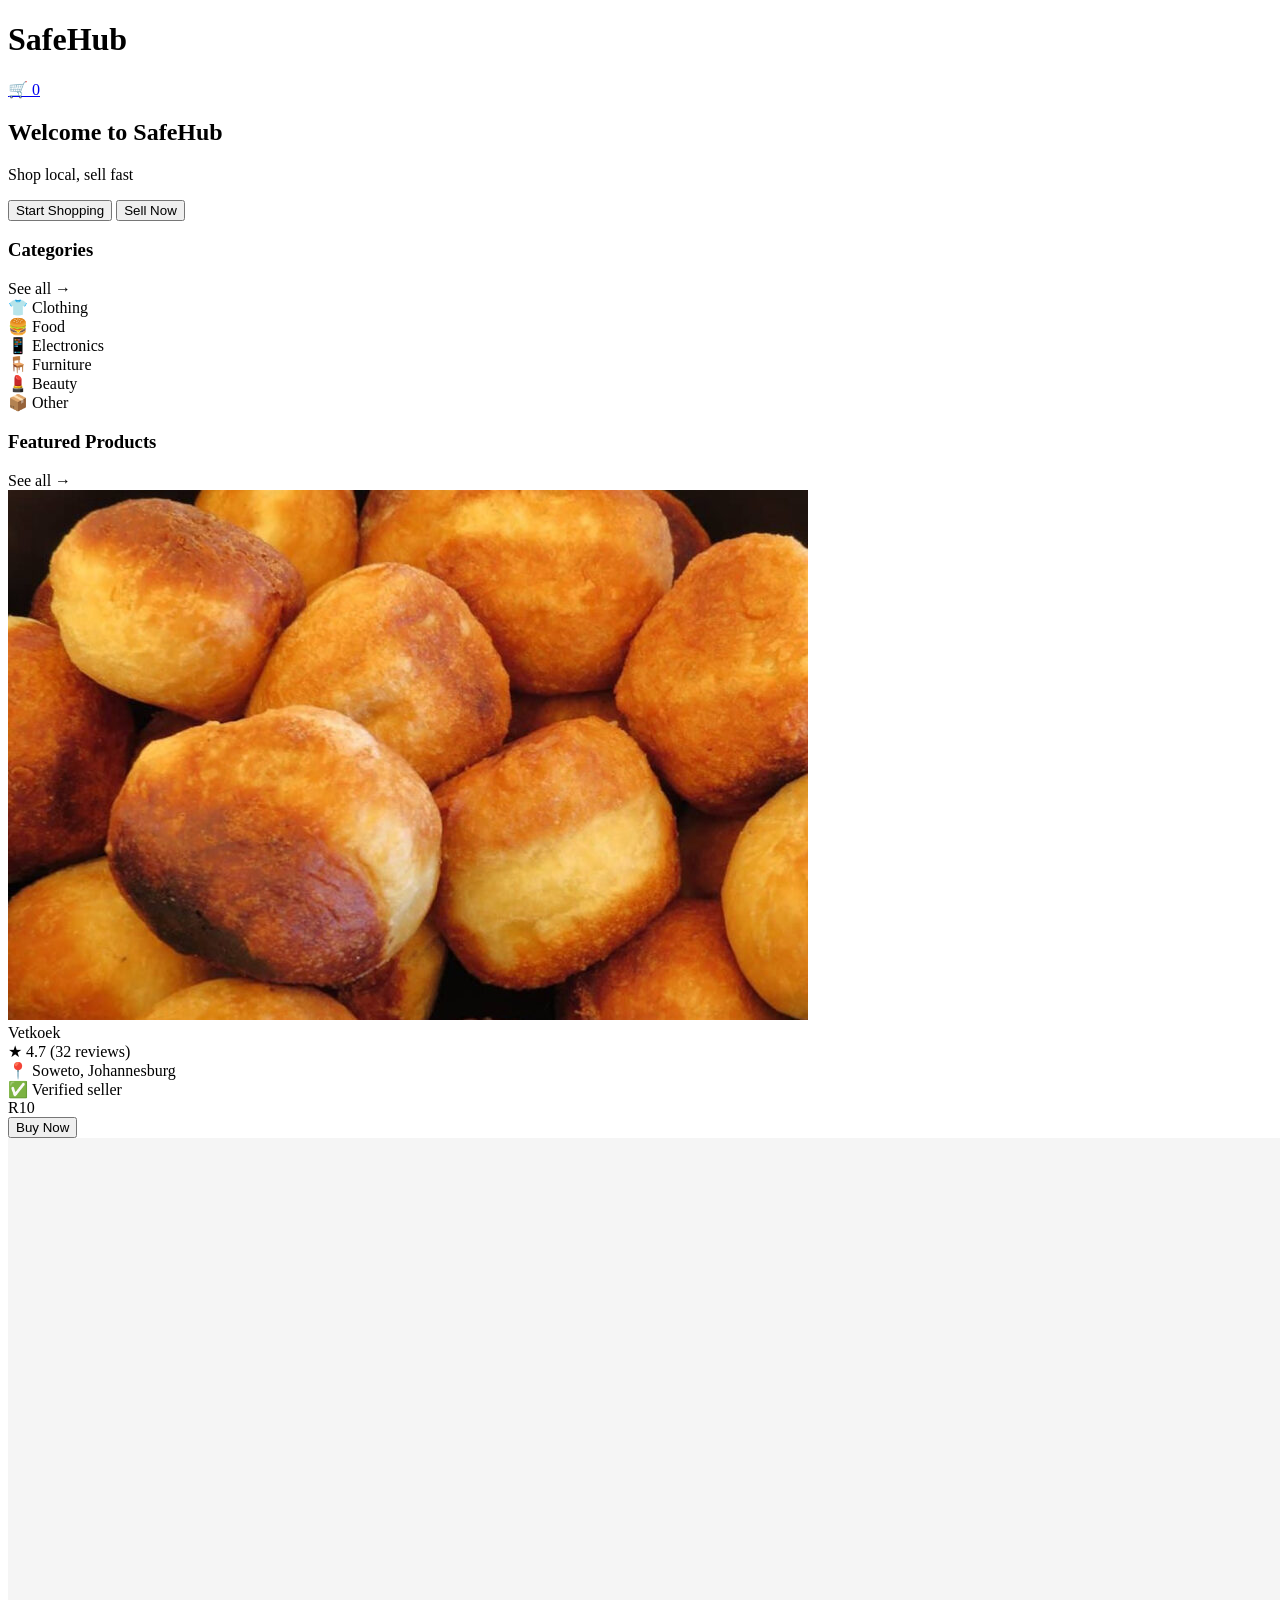
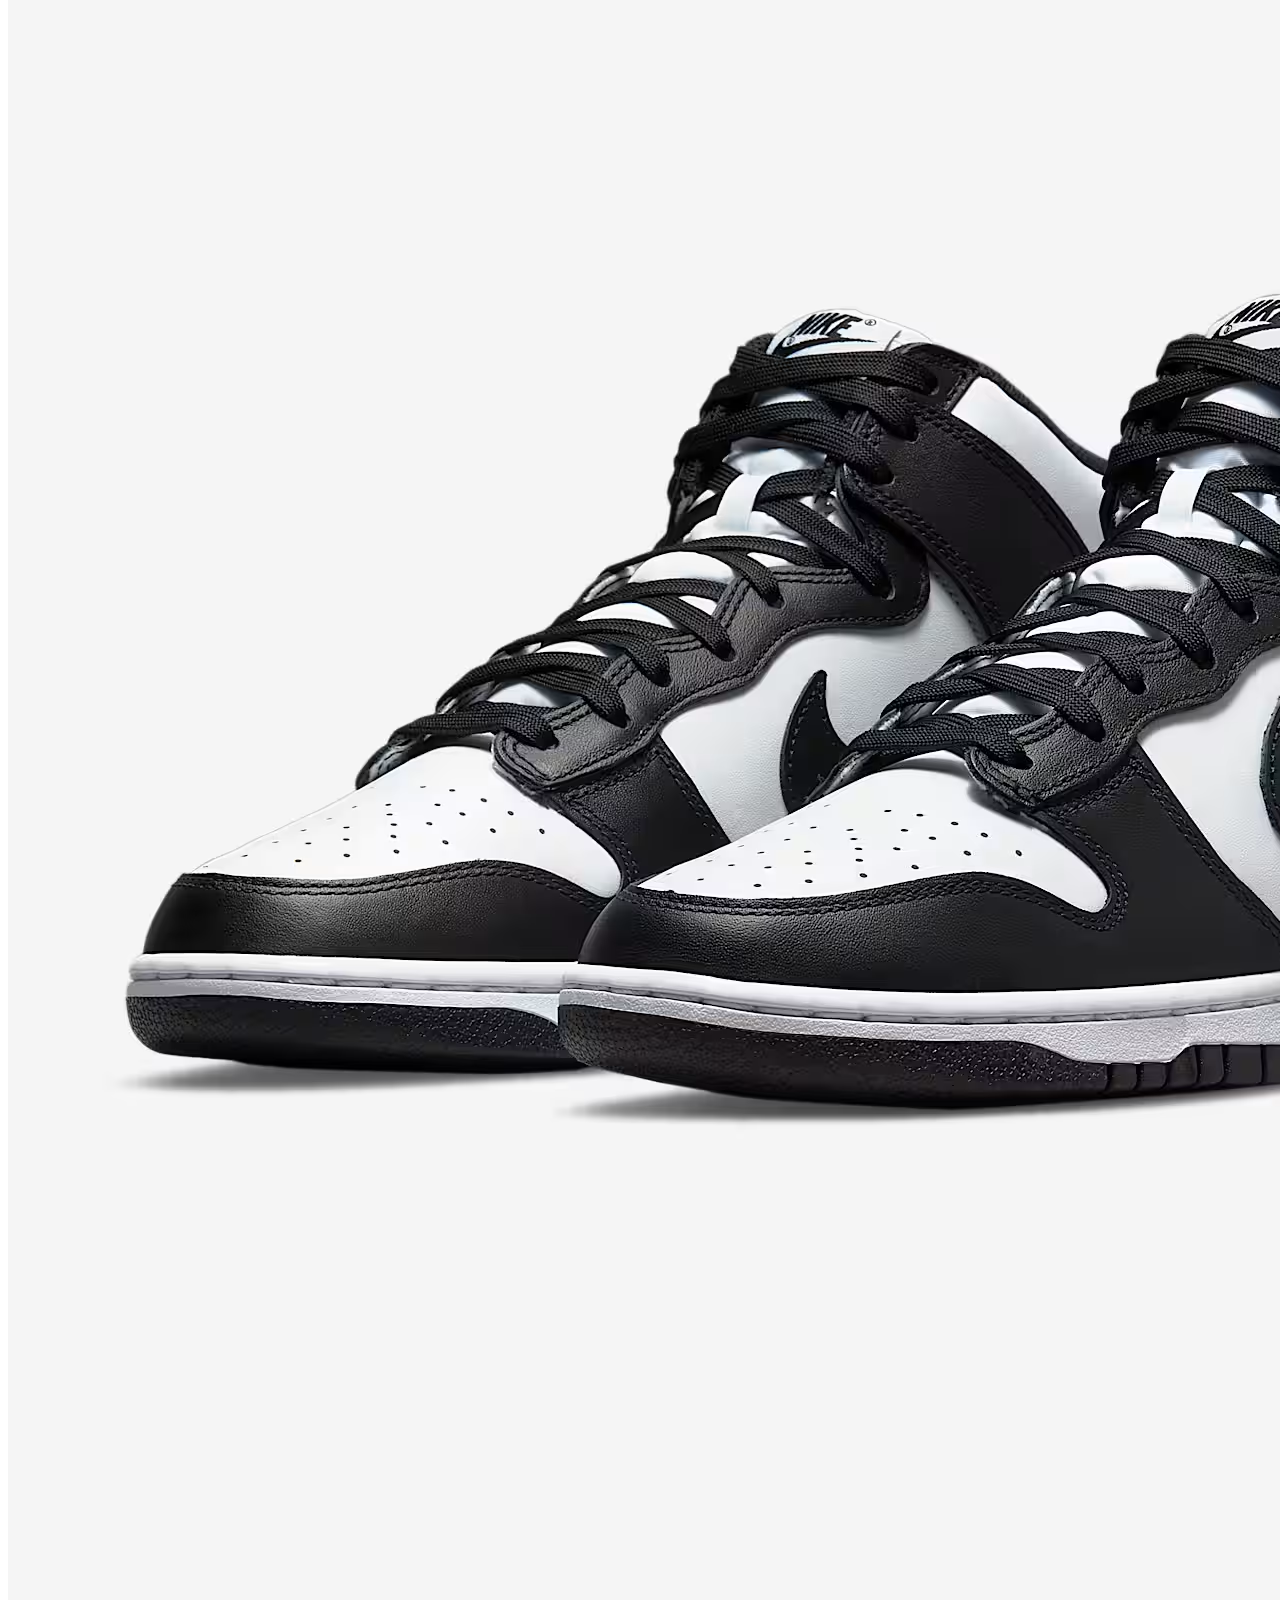
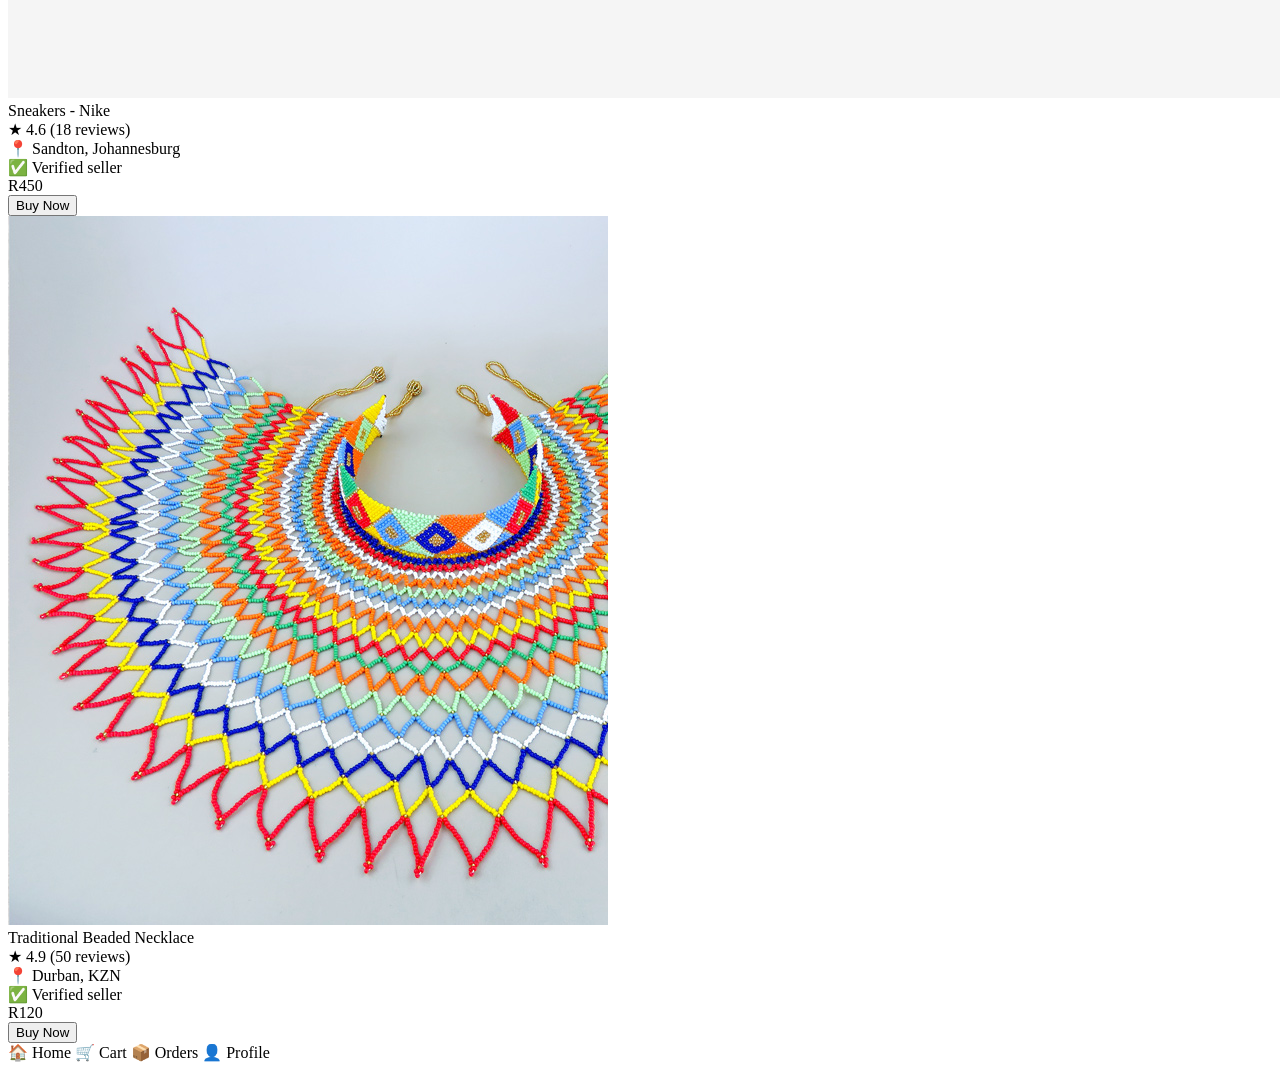
==== SafeHub/index.html @ 5328e671 "Add files via upload Initial upload of SafeHub platform" ====
<!DOCTYPE html>
<html lang="en">
<head>
    <meta charset="UTF-8">
    <meta name="viewport" content="width=device-width, initial-scale=1.0">
    <title>SafeHub - Shop Local, Sell Fast</title>
    <style>
        /* CSS included here but separated in 2.4.e */
    </style>
</head>
<body>

<!-- HEADER -->
<header>
    <div class="logo">
        <h1 id="logoHome">SafeHub</h1>
    </div>
    <div class="header-icons">
        <a href="#" id="cartIconBtn">🛒 <span class="cart-count" id="cartCount">0</span></a>
    </div>
</header>

<!-- MAIN PAGE (Homepage) -->
<div id="mainPage" class="main-page">

    <!-- Hero Section -->
    <div class="hero">
        <h2>Welcome to SafeHub</h2>
        <p>Shop local, sell fast</p>
        <button class="btn btn-primary" id="shopNowBtn">Start Shopping</button>
        <button class="btn btn-sell" id="sellNowBtn">Sell Now</button>
    </div>

    <!-- Categories -->
    <div class="section">
        <div class="section-header">
            <h3 class="section-title">Categories</h3>
            <a class="see-all" id="seeAllCategories">See all →</a>
        </div>
        <div class="category-grid">
            <div class="category-card">👕 Clothing</div>
            <div class="category-card">🍔 Food</div>
            <div class="category-card">📱 Electronics</div>
            <div class="category-card">🪑 Furniture</div>
            <div class="category-card">💄 Beauty</div>
            <div class="category-card">📦 Other</div>
        </div>
    </div>

    <!-- Featured Products -->
    <div class="section">
        <div class="section-header">
            <h3 class="section-title">Featured Products</h3>
            <a class="see-all" id="seeAllProducts">See all →</a>
        </div>
        <div class="product-grid" id="productGrid"></div>
    </div>
</div>

<!-- PRODUCT DETAILS PAGE -->
<div id="productDetailsPage" class="product-details-page">
    <a class="back-link" id="backToHomeFromDetails">← Back to Home</a>
    <div id="productDetailsContent"></div>
</div>

<!-- CART PAGE -->
<div id="cartPage" class="cart-page">
    <h2 class="section-title">Your Shopping Cart</h2>
    <div id="cartItems"></div>
    <div class="cart-total" id="cartTotal">Total: R0</div>
    <button class="back-btn" id="checkoutFromCartBtn">Proceed to Checkout</button>
    <button class="back-btn" id="backToShopFromCartBtn" style="background-color: #666; margin-top: 10px;">← Back to Shop</button>
</div>

<!-- CHECKOUT PAGE -->
<div id="checkoutPage" class="checkout-page">
    <h2 class="section-title">Checkout</h2>
    
    <div class="form-group">
        <label>Full Name</label>
        <input type="text" id="fullName" placeholder="Thabo Mokoena">
    </div>
    <div class="form-group">
        <label>Phone Number</label>
        <input type="tel" id="phone" placeholder="071 234 5678">
    </div>
    <div class="form-group">
        <label>Pickup Point</label>
        <select id="pickupPoint">
            <option>Khumalo Spaza - Soweto</option>
            <option>Ncube Spaza - Tembisa</option>
            <option>Dlamini Market - Durban</option>
        </select>
    </div>
    
    <div class="escrow-note">
        🔒 Your payment will be held in escrow until you confirm delivery
    </div>
    
    <div class="cart-total" id="checkoutTotal">Total: R0</div>
    
    <button class="back-btn" id="confirmOrderBtn">Confirm Order & Pay</button>
    <button class="back-btn" id="backToCartFromCheckoutBtn" style="background-color: #666; margin-top: 10px;">← Back to Cart</button>
</div>

<!-- BOTTOM NAVIGATION -->
<div class="bottom-nav">
    <a id="navHome" class="active">🏠 Home</a>
    <a id="navCart">🛒 Cart</a>
    <a id="navOrders">📦 Orders</a>
    <a id="navProfile">👤 Profile</a>
</div>

<script src="script.js"></script>
</body>
</html>
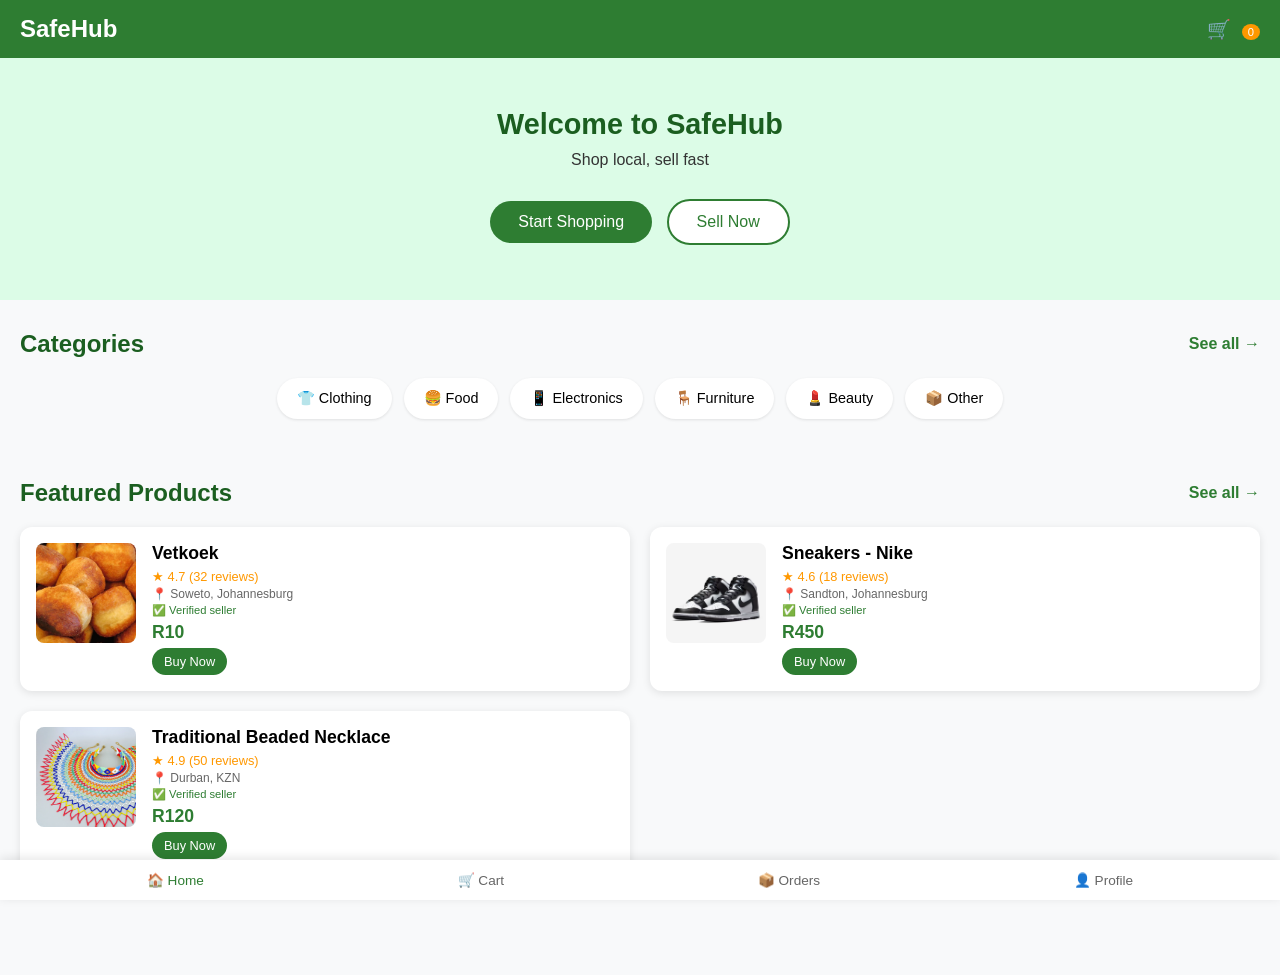
==== commit 889b3bc6: "Rename website.html to index.html" ====
--- a/SafeHub/index.html
+++ b/SafeHub/index.html
@@ -5,7 +5,557 @@
     <meta name="viewport" content="width=device-width, initial-scale=1.0">
     <title>SafeHub - Shop Local, Sell Fast</title>
     <style>
-        /* CSS included here but separated in 2.4.e */
+        * {
+            margin: 0;
+            padding: 0;
+            box-sizing: border-box;
+        }
+
+        body {
+            font-family: 'Segoe UI', Tahoma, Geneva, Verdana, sans-serif;
+            background-color: #f8f9fa;
+            padding-bottom: 70px;
+        }
+
+        /* ===== HEADER ===== */
+        header {
+            background-color: #2E7D32;
+            padding: 15px 20px;
+            position: sticky;
+            top: 0;
+            z-index: 100;
+            display: flex;
+            justify-content: space-between;
+            align-items: center;
+            flex-wrap: wrap;
+        }
+
+        .logo h1 {
+            color: white;
+            font-size: 1.5rem;
+            cursor: pointer;
+        }
+
+        .header-icons {
+            display: flex;
+            gap: 15px;
+            align-items: center;
+        }
+
+        .header-icons a {
+            color: white;
+            text-decoration: none;
+            font-size: 1.2rem;
+        }
+
+        .cart-count {
+            background-color: #FF9800;
+            color: white;
+            border-radius: 50%;
+            padding: 2px 6px;
+            font-size: 0.7rem;
+            margin-left: 5px;
+        }
+
+        /* ===== HERO SECTION ===== */
+        .hero {
+            background-color: #DCFCE7;
+            text-align: center;
+            padding: 50px 20px;
+        }
+
+        .hero h2 {
+            font-size: 1.8rem;
+            margin-bottom: 10px;
+            color: #1B5E20;
+        }
+
+        .hero p {
+            margin-bottom: 25px;
+            color: #333;
+        }
+
+        .btn {
+            padding: 12px 28px;
+            border: none;
+            border-radius: 30px;
+            cursor: pointer;
+            font-size: 1rem;
+            margin: 5px;
+            transition: all 0.3s ease;
+        }
+
+        .btn-primary {
+            background-color: #2E7D32;
+            color: white;
+        }
+
+        .btn-primary:hover {
+            background-color: #1B5E20;
+        }
+
+        .btn-sell {
+            background-color: white;
+            color: #2E7D32;
+            border: 2px solid #2E7D32;
+        }
+
+        .btn-sell:hover {
+            background-color: #2E7D32;
+            color: white;
+        }
+
+        /* ===== SECTIONS ===== */
+        .section {
+            padding: 30px 20px;
+        }
+
+        .section-header {
+            display: flex;
+            justify-content: space-between;
+            align-items: center;
+            margin-bottom: 20px;
+        }
+
+        .section-title {
+            font-size: 1.5rem;
+            color: #1B5E20;
+            margin: 0;
+        }
+
+        .see-all {
+            color: #2E7D32;
+            text-decoration: none;
+            font-weight: bold;
+            cursor: pointer;
+        }
+
+        .see-all:hover {
+            text-decoration: underline;
+        }
+
+        /* ===== CATEGORIES ===== */
+        .category-grid {
+            display: flex;
+            flex-wrap: wrap;
+            gap: 12px;
+        }
+
+        .category-card {
+            background-color: white;
+            padding: 12px 20px;
+            border-radius: 25px;
+            font-size: 0.9rem;
+            box-shadow: 0 1px 3px rgba(0,0,0,0.1);
+            cursor: pointer;
+            transition: all 0.3s ease;
+            color: black;
+        }
+
+        .category-card:hover {
+            background-color: #2E7D32;
+            color: white;
+            transform: translateY(-2px);
+        }
+
+        /* ===== PRODUCT GRID (HOMEPAGE) ===== */
+        .product-grid {
+            display: grid;
+            grid-template-columns: 1fr;
+            gap: 20px;
+        }
+
+        .product-card {
+            background-color: white;
+            border-radius: 12px;
+            padding: 16px;
+            box-shadow: 0 2px 8px rgba(0,0,0,0.1);
+            transition: transform 0.3s ease;
+            cursor: pointer;
+            display: flex;
+            gap: 16px;
+            align-items: flex-start;
+        }
+
+        .product-card:hover {
+            transform: translateY(-3px);
+        }
+
+        .product-image {
+            width: 100px;
+            height: 100px;
+            object-fit: cover;
+            border-radius: 8px;
+            background-color: #f0f0f0;
+            flex-shrink: 0;
+        }
+
+        .product-info {
+            flex: 1;
+        }
+
+        .product-title {
+            font-size: 1.1rem;
+            font-weight: bold;
+            margin-bottom: 5px;
+        }
+
+        .rating {
+            color: #FF9800;
+            font-size: 0.8rem;
+            margin-bottom: 3px;
+        }
+
+        .location {
+            font-size: 0.75rem;
+            color: #666;
+            margin-bottom: 3px;
+        }
+
+        .verified {
+            font-size: 0.7rem;
+            color: #2E7D32;
+            margin-bottom: 5px;
+        }
+
+        .price {
+            font-size: 1.1rem;
+            font-weight: bold;
+            color: #2E7D32;
+            margin: 5px 0;
+        }
+
+        .buy-now-btn {
+            background-color: #2E7D32;
+            color: white;
+            border: none;
+            padding: 6px 12px;
+            border-radius: 20px;
+            cursor: pointer;
+            font-size: 0.8rem;
+            width: auto;
+            transition: all 0.3s ease;
+        }
+
+        .buy-now-btn:hover {
+            background-color: #1B5E20;
+        }
+
+        /* ===== PRODUCT DETAILS PAGE ===== */
+        .product-details-page {
+            display: none;
+            padding: 20px;
+        }
+
+        .product-details-page.show {
+            display: block;
+        }
+
+        .back-link {
+            display: inline-block;
+            margin-bottom: 20px;
+            color: #2E7D32;
+            text-decoration: none;
+            cursor: pointer;
+        }
+
+        .back-link:hover {
+            text-decoration: underline;
+        }
+
+        .product-details-grid {
+            display: flex;
+            gap: 30px;
+            flex-wrap: wrap;
+        }
+
+        .product-details-image {
+            width: 300px;
+            max-width: 100%;
+            height: auto;
+            object-fit: cover;
+            border-radius: 12px;
+            background-color: #e0e0e0;
+            flex-shrink: 0;
+        }
+
+        .product-details-info {
+            flex: 1;
+        }
+
+        .product-details-info h1 {
+            font-size: 1.8rem;
+            margin-bottom: 10px;
+        }
+
+        .product-details-price {
+            font-size: 1.8rem;
+            font-weight: bold;
+            color: #2E7D32;
+            margin: 15px 0;
+        }
+
+        .quantity-section {
+            margin: 20px 0;
+        }
+
+        .quantity-label {
+            font-weight: bold;
+            margin-right: 15px;
+        }
+
+        .quantity-selector {
+            display: inline-flex;
+            align-items: center;
+            gap: 15px;
+        }
+
+        .quantity-btn {
+            background-color: #f0f0f0;
+            border: none;
+            width: 40px;
+            height: 40px;
+            border-radius: 50%;
+            cursor: pointer;
+            font-size: 1.2rem;
+        }
+
+        .quantity-value {
+            font-size: 1.2rem;
+            font-weight: bold;
+            min-width: 30px;
+            text-align: center;
+        }
+
+        .details-buttons {
+            display: flex;
+            gap: 15px;
+            margin: 20px 0;
+            flex-wrap: wrap;
+        }
+
+        .details-buy-btn {
+            flex: 1;
+            background-color: #2E7D32;
+            color: white;
+            border: none;
+            padding: 12px;
+            border-radius: 30px;
+            cursor: pointer;
+        }
+
+        /* Add to Cart button */
+        .details-cart-btn {
+            flex: 1;
+            background-color: white;
+            color: #2E7D32;
+            border: 2px solid #2E7D32;
+            padding: 12px;
+            border-radius: 30px;
+            cursor: pointer;
+        }
+
+        .details-cart-btn:hover {
+            background-color: #2E7D32;
+            color: white;
+        }
+
+        .seller-card {
+            background-color: white;
+            padding: 15px;
+            border-radius: 12px;
+            margin: 20px 0;
+        }
+
+        .delivery-card {
+            background-color: white;
+            padding: 15px;
+            border-radius: 12px;
+            margin: 20px 0;
+        }
+
+        .escrow-note {
+            background-color: #DCFCE7;
+            padding: 15px;
+            border-radius: 8px;
+            margin: 20px 0;
+            text-align: center;
+        }
+
+        /* ===== CART PAGE ===== */
+        .cart-page {
+            display: none;
+            padding: 20px;
+        }
+
+        .cart-page.show {
+            display: block;
+        }
+
+        .main-page {
+            display: block;
+        }
+
+        .main-page.hide {
+            display: none;
+        }
+
+        .cart-item {
+            background-color: white;
+            padding: 15px;
+            border-radius: 12px;
+            margin-bottom: 15px;
+            box-shadow: 0 1px 3px rgba(0,0,0,0.1);
+        }
+
+        .cart-item-title {
+            font-weight: bold;
+            margin-bottom: 5px;
+        }
+
+        .cart-item-price {
+            color: #2E7D32;
+            font-weight: bold;
+        }
+
+        .cart-quantity {
+            display: flex;
+            align-items: center;
+            gap: 15px;
+            margin: 10px 0;
+        }
+
+        .qty-btn {
+            background-color: #f0f0f0;
+            border: none;
+            width: 30px;
+            height: 30px;
+            border-radius: 50%;
+            cursor: pointer;
+            font-size: 1.1rem;
+        }
+
+        .remove-btn {
+            background-color: #ff4444;
+            color: white;
+            border: none;
+            padding: 5px 12px;
+            border-radius: 5px;
+            cursor: pointer;
+            margin-top: 8px;
+        }
+
+        .cart-total {
+            background-color: white;
+            padding: 15px;
+            border-radius: 12px;
+            margin-top: 15px;
+            font-weight: bold;
+            font-size: 1.2rem;
+            text-align: center;
+        }
+
+        .back-btn {
+            background-color: #2E7D32;
+            color: white;
+            border: none;
+            padding: 12px 20px;
+            border-radius: 30px;
+            cursor: pointer;
+            margin-top: 20px;
+            width: 100%;
+        }
+
+        /* ===== CHECKOUT PAGE ===== */
+        .checkout-page {
+            display: none;
+            padding: 20px;
+        }
+
+        .checkout-page.show {
+            display: block;
+        }
+
+        .form-group {
+            margin-bottom: 15px;
+        }
+
+        .form-group label {
+            display: block;
+            margin-bottom: 5px;
+            font-weight: bold;
+        }
+
+        .form-group input, .form-group select {
+            width: 100%;
+            padding: 12px;
+            border: 1px solid #ddd;
+            border-radius: 8px;
+            font-size: 1rem;
+        }
+
+        /* ===== BOTTOM NAVIGATION ===== */
+        .bottom-nav {
+            position: fixed;
+            bottom: 0;
+            left: 0;
+            right: 0;
+            background-color: white;
+            display: flex;
+            justify-content: space-around;
+            padding: 12px 20px;
+            box-shadow: 0 -2px 10px rgba(0,0,0,0.1);
+            z-index: 100;
+        }
+
+        .bottom-nav a {
+            text-decoration: none;
+            color: #666;
+            font-size: 0.85rem;
+            display: flex;
+            flex-direction: column;
+            align-items: center;
+            gap: 5px;
+            transition: color 0.3s ease;
+            cursor: pointer;
+        }
+
+        .bottom-nav a:hover {
+            color: #2E7D32;
+        }
+
+        .bottom-nav a.active {
+            color: #2E7D32;
+        }
+
+        /* ===== RESPONSIVE ===== */
+        @media (min-width: 768px) {
+            .product-grid {
+                grid-template-columns: repeat(2, 1fr);
+            }
+            .product-details-grid {
+                flex-direction: row;
+            }
+            .category-grid {
+                justify-content: center;
+            }
+        }
+
+        @media (max-width: 767px) {
+            .product-card {
+                flex-direction: column;
+            }
+            .product-image {
+                width: 100%;
+                height: 150px;
+            }
+            .product-details-grid {
+                flex-direction: column;
+            }
+            .product-details-image {
+                width: 100%;
+            }
+        }
     </style>
 </head>
 <body>
@@ -111,6 +661,398 @@
     <a id="navProfile">👤 Profile</a>
 </div>
 
-<script src="script.js"></script>
+<script>
+    // ============================================
+    // PRODUCT DATA
+    // ============================================
+    const products = [
+        { 
+            id: 1, 
+            name: "Vetkoek", 
+            price: 10, 
+            rating: 4.7, 
+            reviews: 32, 
+            location: "Soweto, Johannesburg", 
+            seller: "Mama's Fresh Bakery", 
+            sellerRating: 4.8, 
+            sellerSales: 234, 
+            description: "Freshly made daily. Traditional South African vetkoek filled with mince or jam, served with homemade koeksisters. Perfect for breakfast or lunch.", 
+            deliveryInfo: "Pick up from Ncube Spaza - Soweto (2km from you). Free delivery to pickup point.",
+            image: "images/vetkoek.jpg"
+        },
+        { 
+            id: 2, 
+            name: "Sneakers - Nike", 
+            price: 450, 
+            rating: 4.6, 
+            reviews: 18, 
+            location: "Sandton, Johannesburg", 
+            seller: "SneakerHub SA", 
+            sellerRating: 4.8, 
+            sellerSales: 234, 
+            description: "Brand new Nike Air Max. Size 42. Original box included. Free pickup from spaza shop.", 
+            deliveryInfo: "Pick up from Ncube Spaza - Soweto (2km from you). Free delivery to pickup point.",
+            image: "images/sneakers.jpg"
+        },
+        { 
+            id: 3, 
+            name: "Traditional Beaded Necklace", 
+            price: 120, 
+            rating: 4.9, 
+            reviews: 50, 
+            location: "Durban, KZN", 
+            seller: "Nguni Crafts", 
+            sellerRating: 4.9, 
+            sellerSales: 156, 
+            description: "Handmade authentic Zulu beaded necklace. Beautiful craftsmanship, perfect for cultural events or everyday wear. Each piece is unique.", 
+            deliveryInfo: "Pick up from Dlamini Market - Durban (1km from you). Free delivery to pickup point.",
+            image: "images/necklace.jpg"
+        }
+    ];
+
+    let cart = [];
+    const storageKey = 'safehubCart';
+
+    // ============================================
+    // CART FUNCTIONS
+    // ============================================
+    function loadCart() {
+        const savedCart = localStorage.getItem(storageKey);
+        if (savedCart) {
+            try {
+                cart = JSON.parse(savedCart);
+            } catch(e) {
+                cart = [];
+            }
+        }
+        updateCartCount();
+    }
+
+    function saveCart() {
+        localStorage.setItem(storageKey, JSON.stringify(cart));
+        updateCartCount();
+    }
+
+    function updateCartCount() {
+        const totalItems = cart.reduce((sum, item) => sum + item.quantity, 0);
+        const cartCountElement = document.getElementById('cartCount');
+        if (cartCountElement) {
+            cartCountElement.textContent = totalItems;
+        }
+    }
+
+    function addToCart(id, name, price, quantity = 1) {
+        const existingItem = cart.find(item => item.id === id);
+        
+        if (existingItem) {
+            existingItem.quantity += quantity;
+        } else {
+            cart.push({ id, name, price, quantity: quantity });
+        }
+        
+        saveCart();
+        renderCartPage();
+    }
+
+    function removeFromCart(id) {
+        cart = cart.filter(item => item.id !== id);
+        saveCart();
+        renderCartPage();
+        updateCheckoutTotal();
+    }
+
+    function updateQuantity(id, newQuantity) {
+        if (newQuantity < 1) {
+            removeFromCart(id);
+            return;
+        }
+        
+        const item = cart.find(item => item.id === id);
+        if (item) {
+            item.quantity = newQuantity;
+            saveCart();
+            renderCartPage();
+            updateCheckoutTotal();
+        }
+    }
+
+    function getTotal() {
+        return cart.reduce((sum, item) => sum + (item.price * item.quantity), 0);
+    }
+
+    function renderCartPage() {
+        const cartItemsContainer = document.getElementById('cartItems');
+        const cartTotalElement = document.getElementById('cartTotal');
+        
+        if (!cartItemsContainer) return;
+        
+        if (cart.length === 0) {
+            cartItemsContainer.innerHTML = '<p style="text-align:center; padding:40px;">Your cart is empty.<br>Start shopping!</p>';
+            if (cartTotalElement) cartTotalElement.textContent = 'Total: R0';
+            return;
+        }
+        
+        let html = '';
+        let total = 0;
+        
+        for (let i = 0; i < cart.length; i++) {
+            const item = cart[i];
+            const itemTotal = item.price * item.quantity;
+            total += itemTotal;
+            
+            html += `
+                <div class="cart-item">
+                    <div class="cart-item-title">${item.name}</div>
+                    <div>Price: R${item.price}</div>
+                    <div class="cart-quantity">
+                        <button class="qty-btn" data-id="${item.id}" data-change="-1">-</button>
+                        <span>${item.quantity}</span>
+                        <button class="qty-btn" data-id="${item.id}" data-change="1">+</button>
+                    </div>
+                    <div class="cart-item-price">Subtotal: R${itemTotal}</div>
+                    <button class="remove-btn" data-id="${item.id}">Remove</button>
+                </div>
+            `;
+        }
+        
+        cartItemsContainer.innerHTML = html;
+        if (cartTotalElement) cartTotalElement.textContent = `Total: R${total}`;
+        
+        document.querySelectorAll('.qty-btn').forEach(btn => {
+            btn.addEventListener('click', (e) => {
+                const id = parseInt(btn.dataset.id);
+                const change = parseInt(btn.dataset.change);
+                const item = cart.find(i => i.id === id);
+                if (item) updateQuantity(id, item.quantity + change);
+            });
+        });
+        
+        document.querySelectorAll('.remove-btn').forEach(btn => {
+            btn.addEventListener('click', (e) => {
+                const id = parseInt(btn.dataset.id);
+                removeFromCart(id);
+            });
+        });
+    }
+
+    function updateCheckoutTotal() {
+        const checkoutTotal = document.getElementById('checkoutTotal');
+        if (checkoutTotal) checkoutTotal.textContent = `Total: R${getTotal()}`;
+    }
+
+    // ============================================
+    // PAGE DISPLAY FUNCTIONS
+    // ============================================
+    function showMainPage() {
+        document.getElementById('mainPage').style.display = 'block';
+        document.getElementById('productDetailsPage').style.display = 'none';
+        document.getElementById('cartPage').style.display = 'none';
+        document.getElementById('checkoutPage').style.display = 'none';
+        renderProductGrid();
+    }
+
+    function showProductDetailsPage(productId) {
+        const product = products.find(p => p.id === productId);
+        if (!product) return;
+        
+        document.getElementById('mainPage').style.display = 'none';
+        document.getElementById('productDetailsPage').style.display = 'block';
+        document.getElementById('cartPage').style.display = 'none';
+        document.getElementById('checkoutPage').style.display = 'none';
+        
+        renderProductDetails(product);
+    }
+
+    function showCartPage() {
+        document.getElementById('mainPage').style.display = 'none';
+        document.getElementById('productDetailsPage').style.display = 'none';
+        document.getElementById('cartPage').style.display = 'block';
+        document.getElementById('checkoutPage').style.display = 'none';
+        renderCartPage();
+    }
+
+    function showCheckoutPage() {
+        if (cart.length === 0) {
+            alert('Your cart is empty. Add items before checkout.');
+            return;
+        }
+        document.getElementById('mainPage').style.display = 'none';
+        document.getElementById('productDetailsPage').style.display = 'none';
+        document.getElementById('cartPage').style.display = 'none';
+        document.getElementById('checkoutPage').style.display = 'block';
+        updateCheckoutTotal();
+    }
+
+    // ============================================
+    // RENDER FUNCTIONS
+    // ============================================
+    function renderProductGrid() {
+        const grid = document.getElementById('productGrid');
+        if (!grid) return;
+        
+        let html = '';
+        for (let i = 0; i < products.length; i++) {
+            const p = products[i];
+            html += `
+                <div class="product-card" data-id="${p.id}">
+                    <img class="product-image" src="${p.image}" alt="${p.name}" onerror="this.src='https://placehold.co/100x100?text=No+Image'">
+                    <div class="product-info">
+                        <div class="product-title">${p.name}</div>
+                        <div class="rating">★ ${p.rating} (${p.reviews} reviews)</div>
+                        <div class="location">📍 ${p.location}</div>
+                        <div class="verified">✅ Verified seller</div>
+                        <div class="price">R${p.price}</div>
+                        <button class="buy-now-btn view-details-btn" data-id="${p.id}">Buy Now</button>
+                    </div>
+                </div>
+            `;
+        }
+        grid.innerHTML = html;
+        
+        document.querySelectorAll('.view-details-btn').forEach(btn => {
+            btn.addEventListener('click', (e) => {
+                e.stopPropagation();
+                const id = parseInt(btn.dataset.id);
+                showProductDetailsPage(id);
+            });
+        });
+    }
+
+    function renderProductDetails(product) {
+        const container = document.getElementById('productDetailsContent');
+        let quantity = 1;
+        
+        const html = `
+            <div class="product-details-grid">
+                <img class="product-details-image" src="${product.image}" alt="${product.name}" onerror="this.src='https://placehold.co/300x300?text=No+Image'">
+                <div class="product-details-info">
+                    <h1>${product.name}</h1>
+                    <div class="rating">★ ${product.rating} (${product.reviews} reviews)</div>
+                    <div class="product-details-price">R${product.price}</div>
+                    
+                    <div class="quantity-section">
+                        <span class="quantity-label">Quantity:</span>
+                        <div class="quantity-selector">
+                            <button class="quantity-btn" id="decrementQty">-</button>
+                            <span class="quantity-value" id="qtyValue">1</span>
+                            <button class="quantity-btn" id="incrementQty">+</button>
+                        </div>
+                    </div>
+                    
+                    <div class="details-buttons">
+                        <button class="details-cart-btn" id="addToCartDetails">Add to Cart</button>
+                        <button class="details-buy-btn" id="buyNowDetails">Buy Now</button>
+                    </div>
+                    
+                    <div class="seller-card">
+                        <strong>Seller: ${product.seller}</strong><br>
+                        ✅ Verified seller<br>
+                        ⭐ ${product.sellerRating} seller rating (${product.sellerSales} sales)
+                    </div>
+                    
+                    <div class="delivery-card">
+                        <strong>📦 Delivery</strong><br>
+                        ${product.deliveryInfo}
+                    </div>
+                    
+                    <div class="escrow-note">
+                        🔒 Your payment will be held in escrow until you confirm delivery
+                    </div>
+                    
+                    <div>
+                        <strong>Description:</strong><br>
+                        ${product.description}
+                    </div>
+                </div>
+            </div>
+        `;
+        
+        container.innerHTML = html;
+        
+        document.getElementById('decrementQty').addEventListener('click', () => {
+            if (quantity > 1) {
+                quantity--;
+                document.getElementById('qtyValue').textContent = quantity;
+            }
+        });
+        
+        document.getElementById('incrementQty').addEventListener('click', () => {
+            quantity++;
+            document.getElementById('qtyValue').textContent = quantity;
+        });
+        
+        document.getElementById('addToCartDetails').addEventListener('click', () => {
+            addToCart(product.id, product.name, product.price, quantity);
+            alert(`${quantity} x ${product.name} added to cart!`);
+        });
+        
+        document.getElementById('buyNowDetails').addEventListener('click', () => {
+            addToCart(product.id, product.name, product.price, quantity);
+            showCartPage();
+        });
+    }
+
+    // ============================================
+    // EVENT LISTENERS
+    // ============================================
+    document.addEventListener('DOMContentLoaded', function() {
+        
+        loadCart();
+        renderProductGrid();
+        
+        // Navigation
+        document.getElementById('logoHome').addEventListener('click', () => showMainPage());
+        document.getElementById('navHome').addEventListener('click', () => showMainPage());
+        document.getElementById('navCart').addEventListener('click', () => showCartPage());
+        document.getElementById('cartIconBtn').addEventListener('click', (e) => { e.preventDefault(); showCartPage(); });
+        document.getElementById('backToShopFromCartBtn').addEventListener('click', () => showMainPage());
+        document.getElementById('backToHomeFromDetails').addEventListener('click', () => showMainPage());
+        document.getElementById('checkoutFromCartBtn').addEventListener('click', () => showCheckoutPage());
+        document.getElementById('backToCartFromCheckoutBtn').addEventListener('click', () => showCartPage());
+        
+        // "See all" links
+        document.getElementById('seeAllCategories').addEventListener('click', () => {
+            alert('All categories page coming soon. Browse through Clothing, Food, Electronics, Furniture, Beauty, and Other.');
+        });
+        document.getElementById('seeAllProducts').addEventListener('click', () => {
+            alert('All products page coming soon. Check back for more great items from local sellers.');
+        });
+        
+        // Scroll buttons
+        document.getElementById('shopNowBtn').addEventListener('click', () => {
+            document.querySelector('.product-grid').scrollIntoView({ behavior: 'smooth' });
+        });
+        
+        document.getElementById('sellNowBtn').addEventListener('click', () => {
+            alert('To sell on SafeHub, please register as a seller and complete identity verification.');
+        });
+        
+        // Placeholder nav
+        document.getElementById('navOrders').addEventListener('click', () => { alert('Order history will appear here once you complete a purchase.'); });
+        document.getElementById('navProfile').addEventListener('click', () => { alert('Profile page coming soon. Your account settings will be available here.'); });
+        
+        // Confirm order
+        document.getElementById('confirmOrderBtn').addEventListener('click', function() {
+            if (cart.length === 0) {
+                alert('Your cart is empty');
+                return;
+            }
+            const name = document.getElementById('fullName').value;
+            if (!name) {
+                alert('Please enter your name');
+                return;
+            }
+            alert(`Order confirmed!\nTotal: R${getTotal()}\nPickup at selected spaza shop.\nPayment held in escrow until you confirm delivery.`);
+            cart = [];
+            saveCart();
+            renderCartPage();
+            showMainPage();
+            document.getElementById('fullName').value = '';
+            document.getElementById('phone').value = '';
+        });
+        
+        showMainPage();
+    });
+</script>
 </body>
-</html>+</html>
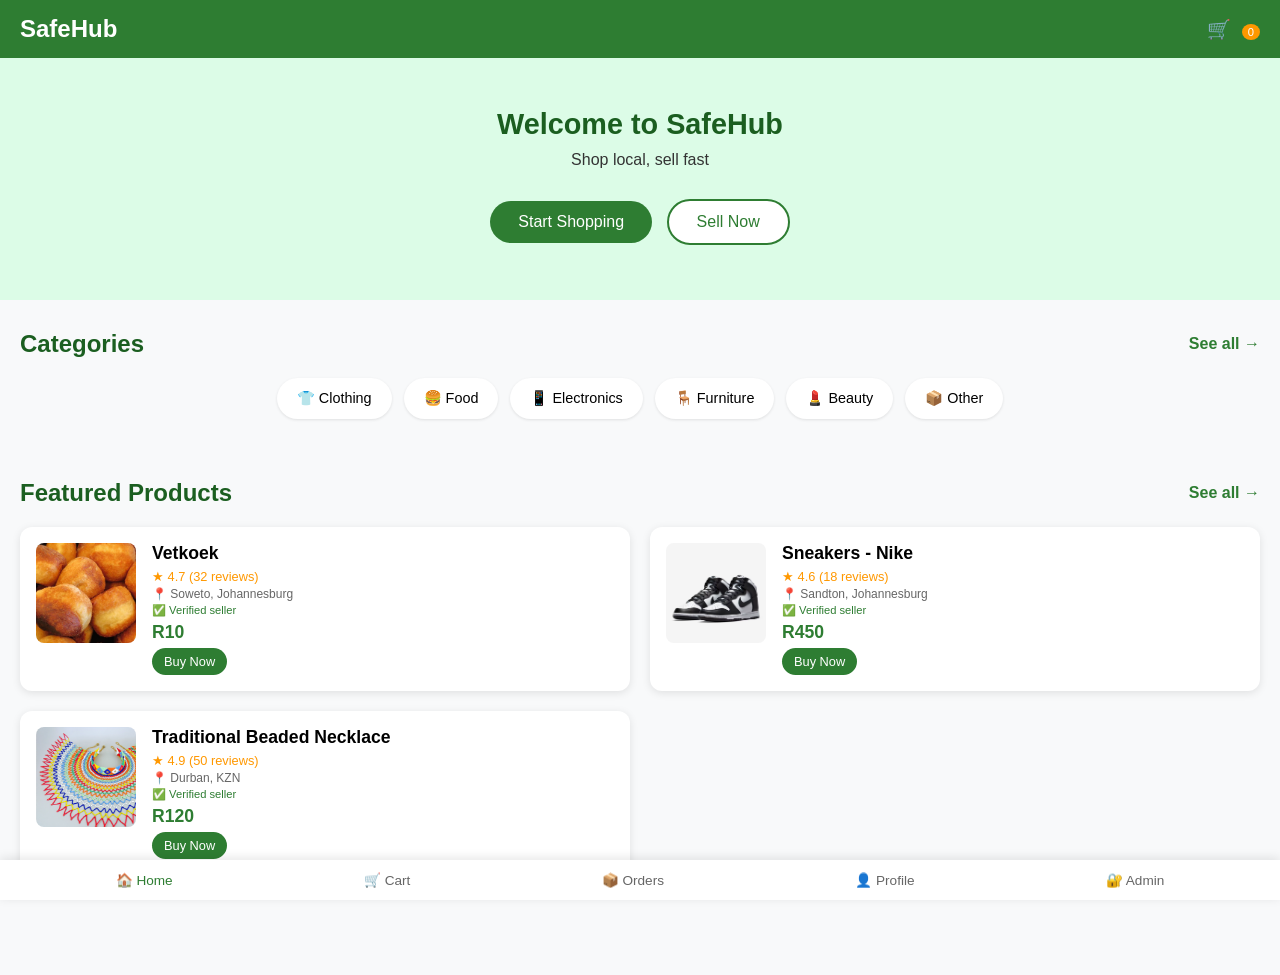
==== commit 65272a4b: "Add files via upload" ====
--- a/SafeHub/index.html
+++ b/SafeHub/index.html
@@ -659,6 +659,7 @@
     <a id="navCart">🛒 Cart</a>
     <a id="navOrders">📦 Orders</a>
     <a id="navProfile">👤 Profile</a>
+    <a id="navAdmin">🔐 Admin</a>
 </div>
 
 <script>
@@ -1055,4 +1056,4 @@
     });
 </script>
 </body>
-</html>
+</html>
